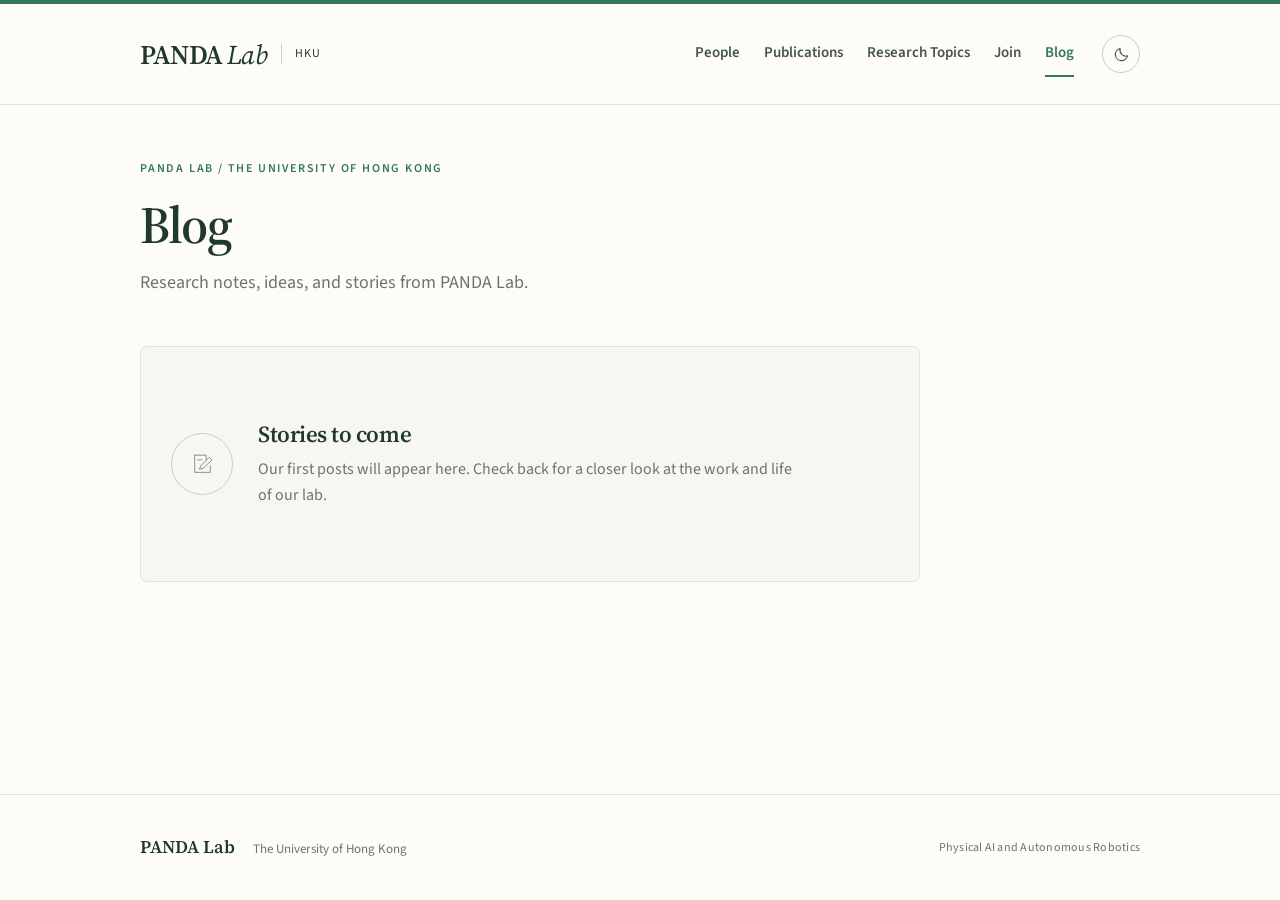
==== blog.html @ 56d8d0e3 "init repo" ====
<!DOCTYPE html>
<html lang="en">
<head>
  <meta charset="UTF-8">
  <meta name="viewport" content="width=device-width, initial-scale=1">
  <meta name="description" content="Stories, research notes, and updates from PANDA Lab at The University of Hong Kong.">
  <title>Blog | PANDA Lab</title>
  <link rel="icon" type="image/svg+xml" href="assets/favicon.svg">
  <script src="theme.js"></script>
  <link rel="stylesheet" href="styles.css">
  <link rel="preconnect" href="https://fonts.googleapis.com">
  <link rel="preconnect" href="https://fonts.gstatic.com" crossorigin>
  <link href="https://fonts.googleapis.com/css2?family=Source+Serif+4:ital,opsz,wght@0,8..60,400..700;1,8..60,400..700&amp;family=Source+Sans+3:wght@400;500;600;700&amp;display=swap" rel="stylesheet">
</head>
<body>
  <a class="skip-link" href="#main-content">Skip to content</a>
  <header class="site-header">
    <div class="container nav-row">
      <a class="brand" href="index.html" aria-label="PANDA Lab home">
        <span class="brand-name">PANDA <em>Lab</em></span>
        <span class="brand-affiliation">HKU</span>
      </a>
      <nav class="site-nav" id="site-navigation" aria-label="Main navigation">
        <a href="people.html">People</a>
        <a href="publications.html">Publications</a>
        <a href="research.html">Research Topics</a>
        <a href="join.html">Join</a>
        <a href="blog.html" aria-current="page">Blog</a>
      </nav>
      <button class="icon-button theme-toggle" type="button" aria-label="Switch color theme">
        <svg class="moon-icon" width="17" height="17" viewBox="0 0 24 24" fill="none" stroke="currentColor" stroke-width="1.6" stroke-linecap="round" stroke-linejoin="round" aria-hidden="true"><path d="M20.5 14A8.7 8.7 0 0 1 10 3.5 8.7 8.7 0 1 0 20.5 14Z"/></svg>
        <svg class="sun-icon" width="18" height="18" viewBox="0 0 24 24" fill="none" stroke="currentColor" stroke-width="1.6" stroke-linecap="round" aria-hidden="true"><circle cx="12" cy="12" r="4"/><path d="M12 2v2m0 16v2M2 12h2m16 0h2M5 5l1.5 1.5m11 11L19 19M5 19l1.5-1.5m11-11L19 5"/></svg>
      </button>
      <button class="icon-button menu-toggle" type="button" aria-label="Open navigation" aria-expanded="false" aria-controls="site-navigation">
        <svg width="18" height="18" viewBox="0 0 24 24" fill="none" stroke="currentColor" stroke-width="1.6" stroke-linecap="round" aria-hidden="true"><path d="M4 6h16M4 12h16M4 18h16"/></svg>
      </button>
    </div>
  </header>

  <main class="container" id="main-content" tabindex="-1">
    <header class="page-heading">
      <p class="eyebrow">PANDA Lab / The University of Hong Kong</p>
      <h1>Blog</h1>
      <p class="page-description">Research notes, ideas, and stories from PANDA Lab.</p>
    </header>

    <section class="blog-content" aria-label="Blog posts">
      <!-- Add .post-preview entries linking to blog/<slug>/index.html. -->
      <div class="empty-state empty-state-large">
        <span class="empty-icon"><svg viewBox="0 0 48 48" fill="none" stroke="currentColor" stroke-width="1.5" stroke-linecap="round" stroke-linejoin="round" aria-hidden="true"><path d="M9 8h22v9M39 29v12H9V8m12 20 16-16 5 5-16 16-7 2zM15 17h8"/></svg></span>
        <div><h2>Stories to come</h2><p>Our first posts will appear here. Check back for a closer look at the work and life of our lab.</p></div>
      </div>
    </section>
  </main>

  <footer class="site-footer">
    <div class="container footer-row">
      <div class="footer-identity">
        <strong>PANDA Lab</strong>
        <a href="https://www.hku.hk/">The University of Hong Kong</a>
      </div>
      <p class="footer-note">Physical AI and Autonomous Robotics</p>
    </div>
  </footer>
</body>
</html>
---- styles.css ----
/* PANDA Lab. A static academic site inspired by the LeCAR Lab page structure. */
:root {
  --bg: #fdfcf9;
  --surface: #f2f4ed;
  --surface-soft: #f7f7f2;
  --ink: #20382d;
  --text: #45564b;
  --muted: #69766c;
  --line: #dde3d8;
  --line-strong: #c6d0c2;
  --accent: #33785c;
  --accent-hover: #21543f;
  --serif: "Source Serif 4", Georgia, "Times New Roman", serif;
  --sans: "Source Sans 3", "Segoe UI", Arial, sans-serif;
  color-scheme: light;
}

@media (prefers-color-scheme: dark) {
  :root:not([data-theme="light"]) {
    --bg: #17211c;
    --surface: #202e25;
    --surface-soft: #1b2720;
    --ink: #e6ece3;
    --text: #c0cdc1;
    --muted: #9aaa9c;
    --line: #344538;
    --line-strong: #4b6151;
    --accent: #9ac8a8;
    --accent-hover: #c2e1c9;
    color-scheme: dark;
  }
}

:root[data-theme="dark"] {
  --bg: #17211c;
  --surface: #202e25;
  --surface-soft: #1b2720;
  --ink: #e6ece3;
  --text: #c0cdc1;
  --muted: #9aaa9c;
  --line: #344538;
  --line-strong: #4b6151;
  --accent: #9ac8a8;
  --accent-hover: #c2e1c9;
  color-scheme: dark;
}

* { box-sizing: border-box; }
html { scroll-behavior: smooth; }
body {
  display: flex;
  flex-direction: column;
  min-height: 100vh;
  min-height: 100svh;
  margin: 0;
  background: var(--bg);
  color: var(--text);
  font: 17px/1.65 var(--sans);
  -webkit-font-smoothing: antialiased;
}
::selection { background: var(--line); color: var(--ink); }
a { color: var(--accent); text-decoration: none; }
a:hover { color: var(--accent-hover); text-decoration: underline; text-underline-offset: 4px; }
button { font: inherit; }
button, a { -webkit-tap-highlight-color: transparent; }
:focus-visible { outline: 2px solid var(--accent); outline-offset: 5px; }
img, video { display: block; max-width: 100%; height: auto; }
svg { flex-shrink: 0; }
[hidden] { display: none !important; }
.container { width: min(100% - 48px, 1000px); margin-inline: auto; }
main.container { flex: 1; padding-block: 54px 32px; }
.skip-link {
  position: absolute;
  z-index: 10;
  top: -80px;
  left: 24px;
  padding: 10px 18px;
  background: var(--bg);
  border: 1px solid var(--accent);
}
.skip-link:focus { top: 12px; }

/* Shared navigation. The links remain visible when JavaScript is unavailable. */
.site-header { border-top: 4px solid var(--accent); border-bottom: 1px solid var(--line); }
.nav-row { display: flex; align-items: center; min-height: 100px; gap: 28px; }
.brand { display: inline-flex; align-items: center; gap: 14px; color: var(--ink); white-space: nowrap; }
.brand:hover { color: var(--accent); text-decoration: none; }
.brand-name { font: 600 27px/1 var(--serif); letter-spacing: -.8px; }
.brand-name em { font-weight: 400; }
.brand-affiliation { padding-left: 13px; border-left: 1px solid var(--line-strong); font-size: 12px; letter-spacing: .08em; }
.site-nav { display: flex; align-items: center; gap: 24px; margin-left: auto; }
.site-nav a { padding: 10px 0; color: var(--text); font-size: 15px; font-weight: 600; white-space: nowrap; border-bottom: 2px solid transparent; }
.site-nav a:hover, .site-nav a[aria-current="page"] { color: var(--accent); text-decoration: none; border-bottom-color: var(--accent); }
.icon-button {
  display: inline-flex;
  align-items: center;
  justify-content: center;
  flex-shrink: 0;
  width: 38px;
  height: 38px;
  padding: 0;
  color: var(--text);
  background: transparent;
  border: 1px solid var(--line-strong);
  border-radius: 50%;
  cursor: pointer;
}
.icon-button:hover { color: var(--accent); border-color: var(--accent); background: var(--surface); }
.theme-toggle, .menu-toggle { display: none; }
.js .theme-toggle { display: inline-flex; }
.theme-toggle .sun-icon { display: none; }
.theme-toggle[data-mode="dark"] .sun-icon { display: block; }
.theme-toggle[data-mode="dark"] .moon-icon { display: none; }

/* Typography and section rhythm follow the reference site's academic layout. */
h1, h2, h3 { margin-top: 0; color: var(--ink); font-family: var(--serif); line-height: 1.22; }
h1 { margin-bottom: 12px; font-size: clamp(38px, 5.3vw, 52px); font-weight: 600; letter-spacing: -.035em; }
h2 { position: relative; margin-bottom: 24px; padding-bottom: 13px; border-bottom: 1px solid var(--line); font-size: 27px; font-weight: 600; letter-spacing: -.02em; }
h2::after { position: absolute; bottom: -1px; left: 0; width: 42px; height: 2px; background: var(--accent); content: ""; }
h3 { margin-bottom: 10px; font-size: 21px; font-weight: 600; }
p { margin: 0 0 16px; }
p:last-child { margin-bottom: 0; }
.eyebrow { margin-bottom: 20px; color: var(--accent); font-size: 12px; font-weight: 600; letter-spacing: .15em; text-transform: uppercase; }
.page-heading { max-width: 720px; margin-bottom: 48px; }
.page-heading .eyebrow { margin-bottom: 14px; }
.page-description { max-width: 640px; color: var(--muted); font-size: 18px; }
.content-section + .content-section { margin-top: 48px; }
.section-heading { display: flex; align-items: baseline; justify-content: space-between; gap: 20px; }
.section-heading h2 { flex: 1; }
.text-link { font-size: 14px; font-weight: 600; white-space: nowrap; }
.text-link span { display: inline-block; margin-left: 5px; }
.status-label { display: inline-flex; align-items: center; gap: 8px; color: var(--muted); font-size: 13px; }
.status-label::before { width: 6px; height: 6px; border-radius: 50%; background: var(--accent); content: ""; }

/* Home: lab introduction, a three-column research showcase, and news. */
.hero { padding-top: 12px; }
.hero h1 { margin-bottom: 10px; font-size: clamp(52px, 7vw, 72px); }
.hero h1 em { color: var(--accent); font-weight: 400; }
.hero-tagline { margin-bottom: 24px; font: italic 24px/1.4 var(--serif); color: var(--text); }
.hero-text { max-width: 710px; font-size: 18px; }
.hero .status-label { margin-top: 22px; }
.home-showcase { margin-top: 54px; }
.showcase { display: grid; grid-template-columns: repeat(3, minmax(0, 1fr)); gap: 20px; }
.showcase-item { margin: 0; }
.showcase-media {
  display: grid;
  place-items: center;
  aspect-ratio: 16 / 9;
  overflow: hidden;
  color: var(--line-strong);
  background: var(--surface);
  border: 1px solid var(--line);
  border-radius: 7px;
}
.showcase-item:nth-child(2) .showcase-media { background: var(--surface-soft); }
.showcase-media svg { width: 60px; height: 60px; stroke: var(--muted); opacity: .55; }
.showcase-media video { width: 100%; height: 100%; object-fit: contain; background: #101813; }
.news-section { margin-top: 42px; }
.news-empty { display: flex; align-items: baseline; gap: 30px; padding: 2px 0 12px; color: var(--muted); }
.news-empty .news-label { flex: 0 0 104px; color: var(--accent); font-size: 13px; font-weight: 600; }

/* Honest empty states: no sample people, research claims, or publications. */
.empty-state { display: flex; align-items: center; gap: 25px; min-height: 160px; padding: 30px; border: 1px solid var(--line); border-radius: 7px; background: var(--surface-soft); }
.empty-icon { display: grid; place-items: center; flex: 0 0 62px; width: 62px; height: 62px; color: var(--muted); border: 1px solid var(--line-strong); border-radius: 50%; }
.empty-icon svg { width: 25px; height: 25px; }
.empty-state h2, .empty-state h3 { margin: 0 0 8px; padding: 0; border: 0; font-size: 23px; }
.empty-state h2::after { display: none; }
.empty-state p { max-width: 550px; color: var(--muted); font-size: 16px; }
.empty-state-large { min-height: 236px; }
.section-empty { padding-block: 2px 14px; color: var(--muted); font-size: 16px; }
.people-sections { display: grid; grid-template-columns: repeat(2, minmax(0, 1fr)); gap: 36px 42px; margin-top: 42px; }
.people-sections h2 { font-size: 24px; margin-bottom: 17px; }
.people-sections .wide { grid-column: 1 / -1; }
.info-note { display: flex; align-items: center; gap: 10px; padding: 15px 19px; margin-bottom: 34px; border-left: 3px solid var(--accent); color: var(--text); background: var(--surface); font-size: 16px; }
.join-callout { padding: 24px; margin-bottom: 36px; border-left: 3px solid var(--accent); background: var(--surface); }
.join-callout p { max-width: 760px; font-size: 16px; }
.join-cta { display: inline-flex; align-items: center; gap: 12px; min-height: 44px; padding: 10px 18px; border-radius: 4px; background: var(--accent); color: var(--bg); font-size: 16px; font-weight: 600; }
.join-cta:hover { background: var(--accent-hover); color: var(--bg); text-decoration: none; }
.join-sections { display: grid; grid-template-columns: repeat(2, minmax(0, 1fr)); gap: 36px 42px; }
.join-section { padding-top: 20px; border-top: 1px solid var(--line); }
.join-section h2, .join-callout h2 { margin-bottom: 10px; padding: 0; border: 0; font-size: 23px; }
.join-section h2::after, .join-callout h2::after { display: none; }
.join-section p { color: var(--muted); font-size: 16px; }
.contact-section { margin-top: 44px; }
.blog-content { max-width: 780px; }

/* Ready for real content: use these classes when adding the supplied data. */
.people-grid { display: grid; grid-template-columns: repeat(auto-fill, minmax(168px, 1fr)); gap: 32px 24px; }
.person { display: flex; flex-direction: column; align-items: center; min-width: 0; text-align: center; }
.person img { width: 100%; height: auto; aspect-ratio: 1; object-fit: cover; border: 1px solid var(--line); border-radius: 12px; }
.person-name { margin: 12px 0 4px; font: 600 19px/1.3 var(--serif); }
.person-role { margin: 0; color: var(--muted); font-size: 15px; line-height: 1.45; }
.person-research { margin: 9px 0 0; color: var(--text); font-size: 13.5px; line-height: 1.5; overflow-wrap: anywhere; }
.person-research > span:first-child { font-weight: 600; }
.research-pending { color: var(--muted); }
.person-links, .pub-links { display: flex; flex-wrap: wrap; gap: 8px 16px; margin-top: 10px; font-size: 14px; }
.person-links { justify-content: center; margin-top: auto; padding-top: 10px; }
.person-links a { display: inline-flex; align-items: center; justify-content: center; min-width: 26px; min-height: 26px; color: var(--muted); }
.person-links a:hover { color: var(--accent); }
.people-page .section-note { margin: -14px 0 24px; color: var(--muted); font-size: 15px; }
.people-page #alumni-title ~ h3 { margin-top: 30px; }
.people-alumni { table-layout: fixed; }
.people-alumni th, .people-alumni td { padding: 12px 16px 12px 0; vertical-align: top; overflow-wrap: anywhere; }
.people-alumni th { font-size: 14px; font-weight: 600; color: var(--muted); }
.people-alumni th:nth-child(1) { width: 17%; }
.people-alumni th:nth-child(2) { width: 18%; }
.people-alumni th:nth-child(3) { width: 32%; }
.people-alumni th:nth-child(4) { width: 33%; }
.people-alumni td:first-child { font-weight: 600; }
.people-alumni .person-links { justify-content: flex-start; padding-top: 4px; }
.people-alumni td:not(:first-child) { font-size: 14px; }
.pub { display: grid; grid-template-columns: minmax(200px, 290px) 1fr; gap: 28px; align-items: center; padding-block: 26px; border-bottom: 1px solid var(--line); }
.pub-media img, .pub-media video { width: 100%; border: 1px solid var(--line); border-radius: 7px; }
.pub-title { margin-bottom: 8px; font-size: 21px; }
.pub-authors, .pub-venue { margin-bottom: 4px; font-size: 16px; }
.pub-venue { color: var(--muted); }
.publication-years { display: flex; flex-wrap: wrap; gap: 10px 28px; padding: 16px 0; margin: -18px 0 38px; border-block: 1px solid var(--line); }
.publication-years a { padding: 3px 0; font-size: 16px; font-weight: 600; }
.publication-section h2 { scroll-margin-top: 24px; }
.publication-count { margin-left: 12px; color: var(--muted); font: 400 14px var(--sans); letter-spacing: 0; }
.pub.pub-text-only { grid-template-columns: minmax(0, 1fr); padding-block: 23px; }
.pub-text-only .pub-title { font-size: 21px; line-height: 1.4; overflow-wrap: anywhere; }
.pub-text-only .pub-title a { color: var(--ink); }
.pub-text-only .pub-title a:hover { color: var(--accent); }
.pub-text-only .pub-authors { color: var(--text); line-height: 1.55; }
.pub-text-only .pub-venue { font-size: 15px; }
.pub-text-only:last-child { border-bottom: 0; }
.publications-back { margin-top: 36px; font-size: 14px; }
.topic + .topic { margin-top: 40px; }
.topic details { margin-top: 16px; }
.topic summary { color: var(--accent); cursor: pointer; }
.alumni { width: 100%; border-collapse: collapse; font-size: 16px; }
.alumni th, .alumni td { padding: 12px; border-bottom: 1px solid var(--line); text-align: left; }
.post-preview { padding-block: 24px; border-bottom: 1px solid var(--line); }
.post-preview h3 { margin-bottom: 8px; font-size: 25px; }
.post-meta { color: var(--muted); font-size: 14px; }
.post-body { max-width: 720px; overflow-wrap: anywhere; }
.post-body img { margin-block: 26px; border-radius: 7px; }
.post-body section + section { margin-top: 36px; }

/* Footer */
.site-footer { margin-top: 52px; border-top: 1px solid var(--line); }
.footer-row { display: flex; align-items: center; justify-content: space-between; gap: 20px; min-height: 105px; padding-block: 24px; font-size: 13px; color: var(--muted); }
.footer-identity { display: flex; align-items: baseline; flex-wrap: wrap; gap: 8px 18px; }
.footer-identity strong { color: var(--ink); font: 600 18px var(--serif); }
.footer-identity a { color: var(--muted); }
.footer-note { margin: 0; font-size: 12px; letter-spacing: .02em; }

@media (max-width: 900px) {
  .showcase { grid-template-columns: repeat(2, minmax(0, 1fr)); }
  .nav-row { flex-wrap: wrap; gap: 0; min-height: 84px; padding-block: 22px; }
  .theme-toggle { margin-left: auto; }
  .js .menu-toggle { display: inline-flex; margin-left: 10px; }
  .site-nav { flex-basis: 100%; order: 5; flex-direction: column; align-items: stretch; gap: 0; margin: 16px 0 0; }
  .js .site-nav { display: none; }
  .js .site-nav.is-open { display: flex; }
  .site-nav a { padding: 12px 0; border-bottom: 1px solid var(--line); font-size: 16px; }
  .site-nav a[aria-current="page"] { border-bottom-color: var(--line); }
  main.container { padding-top: 40px; }
  .pub { grid-template-columns: 220px 1fr; gap: 20px; }
}

@media (max-width: 600px) {
  .container { width: calc(100% - 40px); }
  body { font-size: 16px; }
  .brand { gap: 10px; }
  .brand-name { font-size: 24px; }
  .brand-affiliation { padding-left: 10px; font-size: 11px; }
  .hero { padding-top: 0; }
  .hero-tagline { max-width: 300px; font-size: 22px; }
  .hero-text, .page-description { font-size: 17px; }
  .eyebrow { font-size: 11px; letter-spacing: .1em; }
  .home-showcase { margin-top: 40px; }
  .showcase { grid-template-columns: 1fr; gap: 24px; }
  .showcase-media { aspect-ratio: 16 / 9; }
  h2 { font-size: 25px; }
  .section-heading { gap: 12px; }
  .section-heading .text-link { font-size: 12px; }
  .news-empty { flex-direction: column; gap: 8px; }
  .news-empty .news-label { flex-basis: auto; }
  .page-heading { margin-bottom: 32px; }
  .empty-state { align-items: flex-start; flex-direction: column; gap: 20px; padding: 26px; }
  .empty-state-large { min-height: 250px; }
  .people-sections, .join-sections { grid-template-columns: 1fr; gap: 28px; }
  .people-grid { grid-template-columns: repeat(2, minmax(0, 1fr)); gap: 24px 16px; }
  .people-alumni, .people-alumni tbody, .people-alumni tr { display: block; width: 100%; }
  .people-alumni thead { position: absolute; width: 1px; height: 1px; overflow: hidden; clip-path: inset(50%); }
  .people-alumni tr { padding-bottom: 16px; margin-bottom: 20px; border-bottom: 1px solid var(--line); }
  .people-alumni td { display: grid; grid-template-columns: 88px minmax(0, 1fr); gap: 10px; padding: 5px 0; border: 0; }
  .people-alumni td::before { content: attr(data-label); color: var(--muted); font-size: 12px; }
  .people-alumni td:first-child { display: block; margin-bottom: 5px; font-size: 17px; }
  .people-alumni td:first-child::before { content: none; }
  .pub { grid-template-columns: 1fr; }
  .footer-row { align-items: flex-start; flex-direction: column; gap: 14px; }
  .footer-identity { flex-direction: column; gap: 5px; }
  .site-footer { margin-top: 34px; }
}

@media (prefers-reduced-motion: reduce) {
  html { scroll-behavior: auto; }
}
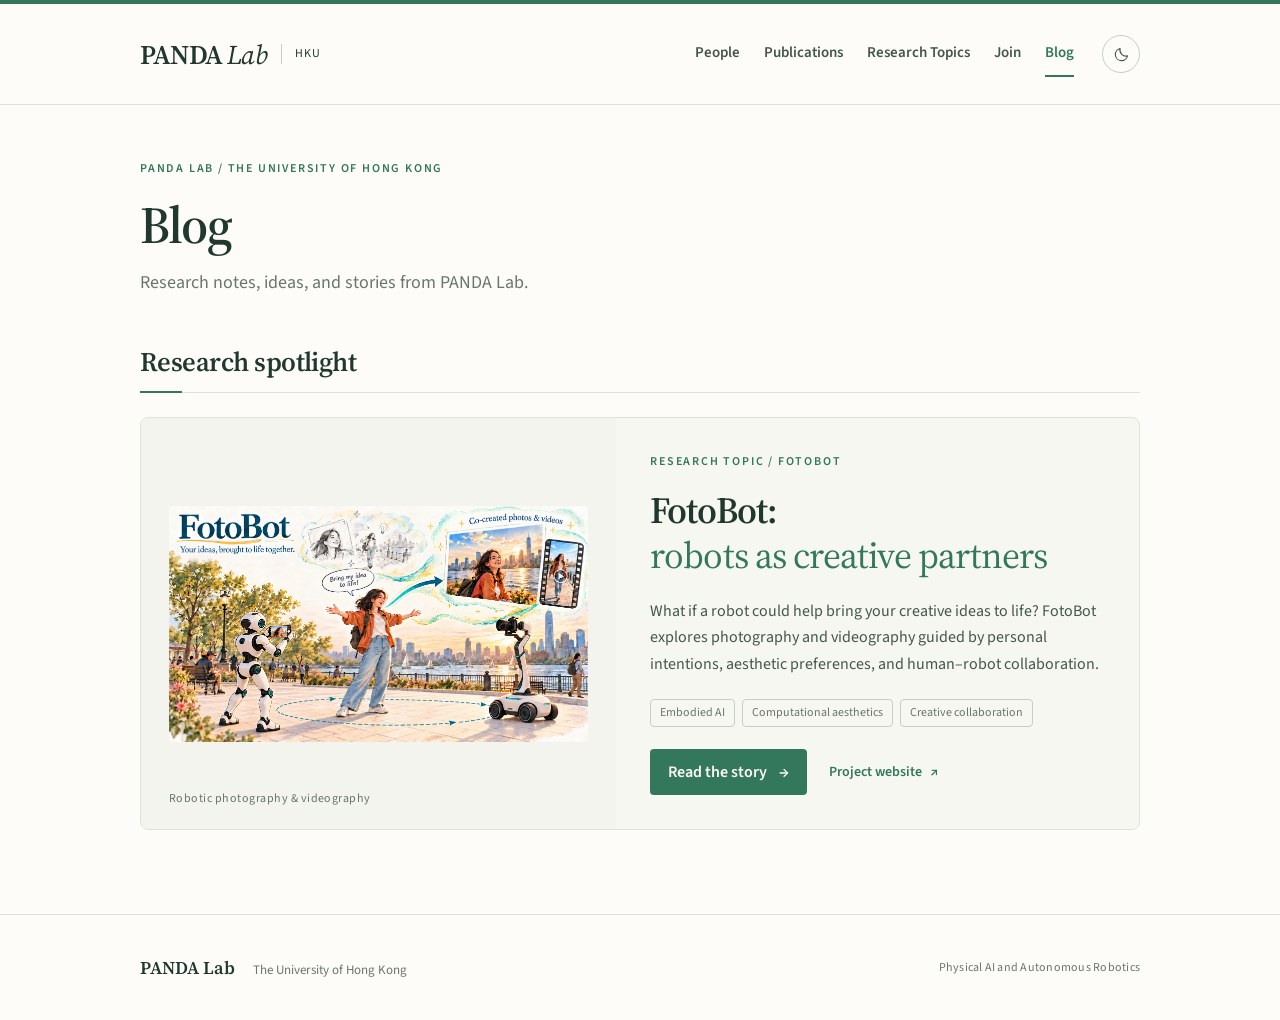
==== commit a7149cae: "Add FotoBot research spotlight to blog" ====
--- a/blog.html
+++ b/blog.html
@@ -44,12 +44,26 @@
       <p class="page-description">Research notes, ideas, and stories from PANDA Lab.</p>
     </header>
 
-    <section class="blog-content" aria-label="Blog posts">
-      <!-- Add .post-preview entries linking to blog/<slug>/index.html. -->
-      <div class="empty-state empty-state-large">
-        <span class="empty-icon"><svg viewBox="0 0 48 48" fill="none" stroke="currentColor" stroke-width="1.5" stroke-linecap="round" stroke-linejoin="round" aria-hidden="true"><path d="M9 8h22v9M39 29v12H9V8m12 20 16-16 5 5-16 16-7 2zM15 17h8"/></svg></span>
-        <div><h2>Stories to come</h2><p>Our first posts will appear here. Check back for a closer look at the work and life of our lab.</p></div>
-      </div>
+    <section class="blog-content blog-topics" aria-labelledby="research-stories-title">
+      <h2 id="research-stories-title">Research spotlight</h2>
+      <article class="research-feature" aria-labelledby="fotobot-title">
+        <a class="research-feature-image" href="blog/fotobot/index.html" aria-label="Read about FotoBot: robots as creative partners">
+          <img src="assets/blog/fotobot/concept.webp" alt="FotoBot concept illustration: robots helping a person create photos and videos by the waterfront" width="1672" height="941">
+          <span class="feature-image-label">Robotic photography &amp; videography</span>
+        </a>
+        <div class="research-feature-copy">
+          <p class="eyebrow">Research topic / FotoBot</p>
+          <h3 id="fotobot-title"><a href="blog/fotobot/index.html">FotoBot: <span>robots as creative partners</span></a></h3>
+          <p>What if a robot could help bring your creative ideas to life? FotoBot explores photography and videography guided by personal intentions, aesthetic preferences, and human&ndash;robot collaboration.</p>
+          <ul class="topic-tags" aria-label="Research themes">
+            <li>Embodied AI</li><li>Computational aesthetics</li><li>Creative collaboration</li>
+          </ul>
+          <div class="feature-actions">
+            <a class="join-cta" href="blog/fotobot/index.html">Read the story <span aria-hidden="true">&rarr;</span></a>
+            <a class="text-link" href="https://fotobot-hku.github.io/">Project website <span aria-hidden="true">&#8599;</span></a>
+          </div>
+        </div>
+      </article>
     </section>
   </main>
 
--- a/styles.css
+++ b/styles.css
@@ -238,6 +238,51 @@
 .post-body img { margin-block: 26px; border-radius: 7px; }
 .post-body section + section { margin-top: 36px; }
 
+/* Blog research spotlights and their long-form stories. */
+.blog-topics { max-width: none; }
+.research-feature { display: grid; grid-template-columns: 1fr 1.1fr; border: 1px solid var(--line); border-radius: 8px; overflow: hidden; background: var(--surface-soft); }
+.research-feature-image { position: relative; display: flex; align-items: center; min-width: 0; padding: 28px; background: var(--surface); }
+.research-feature-image img { width: 100%; height: auto; border-radius: 4px; }
+.feature-image-label { position: absolute; bottom: 20px; left: 28px; right: 28px; color: var(--muted); font-size: 12px; letter-spacing: .04em; }
+.research-feature-copy { padding: 34px; }
+.research-feature-copy .eyebrow { margin-bottom: 16px; }
+.research-feature h3 { margin-bottom: 20px; font-size: clamp(28px, 3.4vw, 37px); letter-spacing: -.025em; }
+.research-feature h3 a { color: var(--ink); }
+.research-feature h3 span { display: block; color: var(--accent); font-weight: 400; }
+.research-feature-copy > p:not(.eyebrow) { font-size: 16px; }
+.topic-tags { display: flex; flex-wrap: wrap; gap: 7px; padding: 0; margin: 22px 0; list-style: none; }
+.topic-tags li { padding: 3px 9px; border: 1px solid var(--line-strong); border-radius: 4px; color: var(--muted); font-size: 12px; }
+.feature-actions { display: flex; flex-wrap: wrap; align-items: center; gap: 16px 22px; }
+.story-back { display: inline-block; margin-bottom: 30px; font-size: 14px; }
+.story-heading { max-width: 850px; margin-bottom: 32px; }
+.story-heading h1 { max-width: 800px; }
+.story-heading h1 span { color: var(--accent); font-weight: 400; }
+.story-heading .page-description { max-width: 720px; margin-top: 20px; }
+.story-figure { margin: 0 0 42px; }
+.story-figure img { width: 100%; padding: 16px; border: 1px solid var(--line); border-radius: 7px; background: #fff; }
+.story-figure figcaption { margin-top: 10px; color: var(--muted); font-size: 13px; }
+.story-layout { display: grid; grid-template-columns: minmax(0, 720px) minmax(0, 220px); gap: 60px; align-items: start; }
+.story-intro { font-size: 20px; color: var(--ink); }
+.story-work { padding-block: 22px; border-bottom: 1px solid var(--line); }
+.story-work:first-of-type { padding-top: 0; }
+.story-work .text-link { white-space: normal; }
+.story-aside { padding: 20px; border-top: 2px solid var(--accent); background: var(--surface-soft); font-size: 14px; }
+.story-aside h2 { padding: 0; margin-bottom: 15px; border: 0; font: 600 16px var(--sans); }
+.story-aside h2::after { display: none; }
+.story-aside dl { margin: 0; }
+.story-aside dt { color: var(--muted); font-size: 12px; margin-top: 16px; }
+.story-aside dd { margin: 3px 0 0; }
+.story-source { padding-top: 22px; margin-top: 32px; border-top: 1px solid var(--line); color: var(--muted); font-size: 14px; }
+
+@media (max-width: 760px) {
+  .research-feature { grid-template-columns: 1fr; }
+  .research-feature-image { padding: 24px 24px 54px; }
+  .feature-image-label { left: 24px; right: 24px; bottom: 18px; }
+  .research-feature-copy { padding: 26px; }
+  .story-layout { grid-template-columns: 1fr; gap: 30px; }
+  .story-figure img { padding: 6px; }
+}
+
 /* Footer */
 .site-footer { margin-top: 52px; border-top: 1px solid var(--line); }
 .footer-row { display: flex; align-items: center; justify-content: space-between; gap: 20px; min-height: 105px; padding-block: 24px; font-size: 13px; color: var(--muted); }
